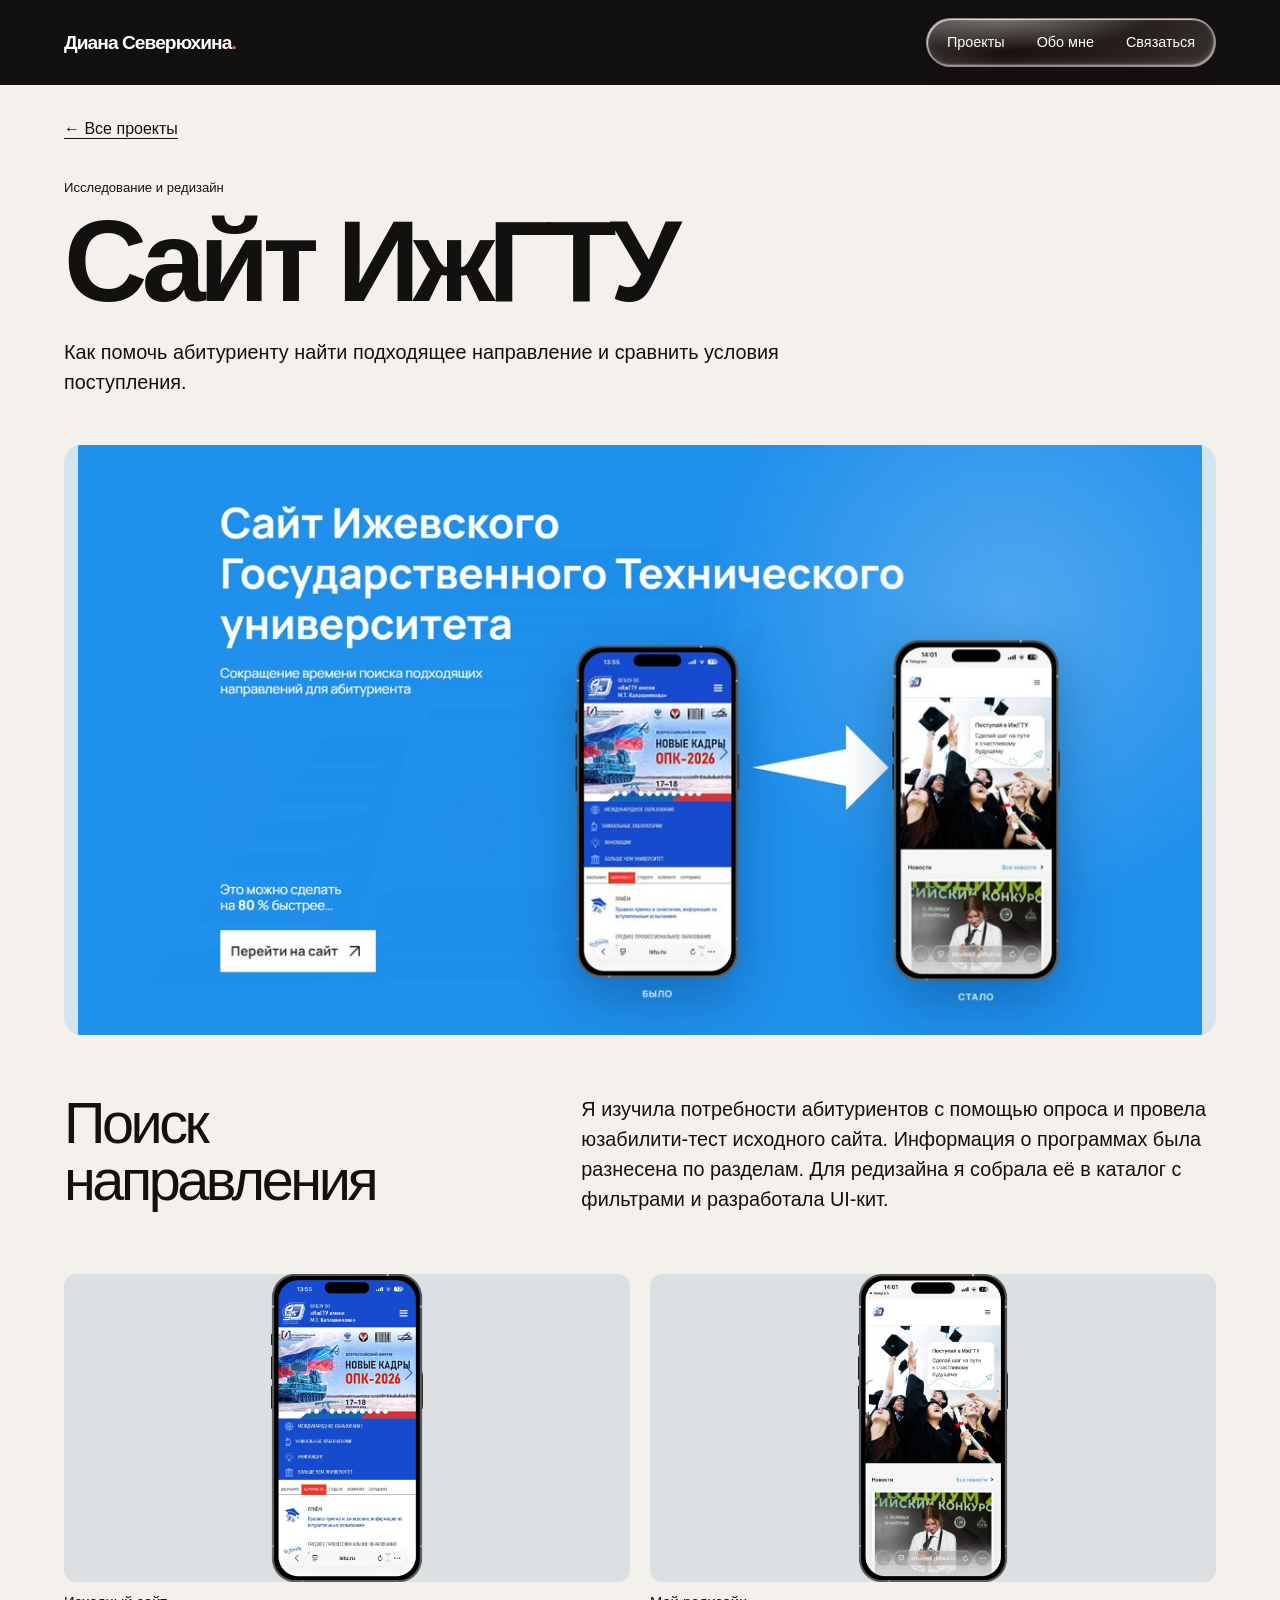
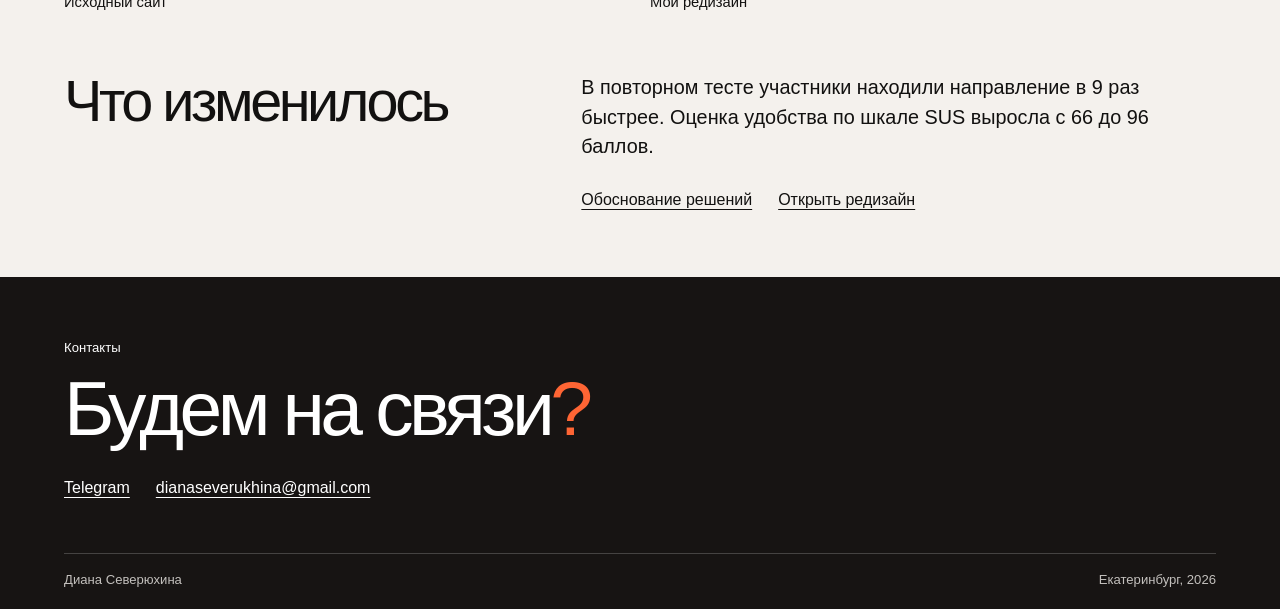
==== istu.html @ b4cdaa19 "Upload clean portfolio website" ====
<!doctype html>
<html lang="ru"><head><meta charset="utf-8"><meta name="viewport" content="width=device-width,initial-scale=1"><meta name="description" content="Портфолио UX/UI-дизайнера Дианы Северюхиной для команды Only."><title>Редизайн ИжГТУ · Диана Северюхина</title><link rel="stylesheet" href="style.css"><script defer src="motion.js"></script></head>
<body><a class="skip" href="#main">К содержанию</a><header><a class="wordmark" href="index.html">Диана Северюхина<span>.</span></a>
    <nav class="lens" aria-label="Навигация"><a href="index.html#work">Проекты</a><a href="index.html#about">Обо мне</a><a href="#contact">Связаться</a></nav></header><main id="main"><section class="intro"><a class="back" href="index.html#work">← Все проекты</a><small>Исследование и редизайн</small><h1>Сайт ИжГТУ</h1><p>Как помочь абитуриенту найти подходящее направление и сравнить условия поступления.</p></section><div class="wide"><img loading="lazy" decoding="async" class="" src="assets/og-cover.jpg" alt="Обложка UX-кейса ИжГТУ"></div><section class="detail"><h2>Поиск направления</h2><div><p>Я изучила потребности абитуриентов с помощью опроса и провела юзабилити-тест исходного сайта. Информация о программах была разнесена по разделам. Для редизайна я собрала её в каталог с фильтрами и разработала UI-кит.</p></div></section><div class="compare"><figure><img loading="lazy" decoding="async" class="" src="assets/hero-old.webp" alt="Сайт ИжГТУ до редизайна"><figcaption>Исходный сайт</figcaption></figure><figure><img loading="lazy" decoding="async" class="" src="assets/hero-new.webp" alt="Решение для сайта ИжГТУ"><figcaption>Мой редизайн</figcaption></figure></div><section class="detail"><h2>Что изменилось</h2><div><p>В повторном тесте участники находили направление в 9 раз быстрее. Оценка удобства по шкале SUS выросла с 66 до 96 баллов.</p><div class="links"><a href="https://strudeell.github.io/istu-ux-case/">Обоснование решений</a><a href="https://strudeell.github.io/istu-redesign/">Открыть редизайн</a></div></div></section></main><footer id="contact"><small>Контакты</small><h2>Будем на связи<span>?</span></h2><div class="links"><a href="https://t.me/strudeell">Telegram</a><a href="mailto:dianaseverukhina@gmail.com">dianaseverukhina@gmail.com</a></div><div class="signoff">Диана Северюхина <i>Екатеринбург, 2026</i></div></footer></body></html>
---- style.css ----
﻿:root {
  --ink: #121110;
  --light: #f4f1ed;
  --accent: #fe6534;
  --gutter: clamp(20px, 5vw, 94px);
  font: 16px/1.45 "Arial", "Helvetica Neue", sans-serif;
  color: var(--ink);
  background: var(--ink);
}
* { box-sizing: border-box }
html { scroll-behavior: smooth }
body { margin: 0; background: var(--light) }
a { color: inherit; text-underline-offset: .25em }
a:focus-visible, button:focus-visible { outline: 3px solid #2189ff; outline-offset: 4px }
h1,h2,h3,p,figure { margin: 0 }
img { max-width: 100%; display: block }
small,.hero-foot,.signoff,.credits span { font-size: .82rem; font-weight: 500 }
h1,h2,h3 { line-height: .98; letter-spacing: -.06em }
h2 { font-size: clamp(40px,6vw,100px); font-weight: 540 }
em { font-style: normal }
.skip { position: absolute; z-index: 10; top: -100px; left: 20px; background: white; color: black; padding: 10px }
.skip:focus { top: 10px }
header { display: flex; align-items: center; justify-content: space-between; gap: 14px; padding: 18px var(--gutter); background: var(--ink); color: white }
.home header { position: absolute; inset: 0 0 auto; z-index: 3; background: transparent }
.wordmark { font-weight: 700; letter-spacing: -.05em; font-size: 1.2rem; text-decoration: none }
.wordmark span { color: var(--accent) }
nav { display: flex; padding: 4px }
nav a { padding: 9px 16px; text-decoration: none; border-radius: inherit; font-size: .9rem }
nav a:hover { background: #ffffff21 }
.lens { --glint: 28%; position: relative; isolation: isolate; overflow: hidden; border-radius: 40px; color: #fff; background: linear-gradient(118deg,#fff2,transparent 31%,#fff1 73%,#fff2),#26131366; border: 1px solid #fff7; box-shadow: inset 1px 1px 1px #fffc,inset -1px -1px 2px #fffa,inset 0 -4px 9px #fff2,0 4px 18px #28090135; -webkit-backdrop-filter: blur(9px) saturate(1.55); backdrop-filter: blur(9px) saturate(1.55) }
.lens:before { content: ''; position: absolute; inset: 0; border-radius: inherit; pointer-events: none; background: radial-gradient(ellipse at var(--glint) -14%,#fff7,transparent 50%); z-index: -1 }
.hero { min-height: 570px; height: min(80svh,840px); isolation: isolate; position: relative; display: flex; align-items: center; justify-content: space-between; gap: 20px; padding: 90px var(--gutter) 78px; color: white; background:#600c06; overflow:hidden; border-radius:0 0 36px 36px }
.home main { background: var(--ink) }
.hero picture,.hero picture img,.hero:after { position: absolute; inset: 0; width: 100%; height: 100%; z-index: -2; object-fit: cover }
.hero:after { content:''; z-index: -1; background: linear-gradient(90deg,#15060025,transparent 48%,#2202004a),linear-gradient(0deg,#1402007a,transparent 22%) }
.hero-copy p { font-size: clamp(18px,2vw,30px); margin-bottom: 12px; letter-spacing: -.035em }
.hero h1 { font-size: clamp(84px,10.9vw,195px); font-weight: 600; letter-spacing:-.083em; line-height:.85 }
.hero h1 span { font-weight: 400 }
.hero-note { width: min(24%,310px); align-self: flex-end; margin-bottom: 22px }
.hero-note p { font-size: clamp(20px,2.1vw,34px); line-height:1.08; letter-spacing:-.05em; font-weight:570; text-shadow:0 1px 12px #35080080 }
.action { display:inline-flex; align-items:center; gap:18px; padding:8px 9px 8px 17px; margin-top:18px; text-decoration:none; font-size:.9rem }
.action b { display:grid; place-items:center; border-radius:50%; width:26px; height:26px; color:#28120b; background:#ffb792 }
.hero-foot { position:absolute; bottom:22px; left:var(--gutter); right:var(--gutter); display:flex; justify-content:space-between; border-top:1px solid #fff6; padding-top:12px }
.hero-foot a,.credits a { text-decoration:none }
.credits { display:flex; align-items:center; justify-content:space-between; padding:22px var(--gutter); color:white; border-bottom:1px solid #fff2 }
.credits span { color:#bcb8b4 }.credits a { font-size:clamp(20px,2.4vw,39px); letter-spacing:-.06em; font-weight:600 }
.work { background:var(--ink); color:white; padding:clamp(54px,7vw,110px) var(--gutter) }
.work-head { display:flex; justify-content:space-between; gap:24px; align-items:flex-end; margin-bottom:32px }
.work-head p { width:min(30%,340px); color:#cbc6c1; font-size:clamp(1rem,1.4vw,1.35rem); line-height:1.3 }
.work h2 em { color:#ada8a3 }
.projects { display:grid; grid-template-columns:repeat(3,minmax(0,1fr)); gap:clamp(12px,1.6vw,28px) }
.project { text-decoration:none; min-width:0 }
.art { aspect-ratio: .98; border-radius:18px; overflow:hidden; display:flex; align-items:center; justify-content:center; position:relative }
.art img { transition:scale .6s cubic-bezier(.2,.7,.2,1); box-shadow:0 16px 32px #18222838 }
.project:hover .art img { scale:1.045 }
.istu .art { background:#bfdded }.istu .art img { width:90%; transform:rotate(-5deg); border-radius:4px }
.nvk .art { background:#c6b8ea; gap:4%; align-items:flex-start; padding-top:14% }.nvk .art img { width:38%; border:3px solid #211c24; border-radius:16px; transform:rotate(-8deg) }.nvk .art img+img { margin-top:-16% }
.urfu .art { background:#d7d9c8; align-items:flex-start; padding-top:17% }.urfu .art img { width:85%; transform:rotate(6deg) }
.project-title { display:flex; align-items:center; justify-content:space-between; padding:16px 0 }
.project-title small { color:#b6b2ad }.project-title h3 { font-size:clamp(24px,2.5vw,42px); margin-top:6px }.project-title>span { font-size:22px }
.letter,.about,.detail { display:grid; grid-template-columns:.85fr 1.3fr; gap:8vw; padding:clamp(55px,8vw,132px) var(--gutter); background:var(--light) }
.letter { color:#38110f; border-radius:32px 32px 0 0 }.letter>small { color:#993919 }.letter h2 em { color:#ba3c17 }.letter i { display:block; margin-top:18px; font-style:normal; font-weight:bold }
.letter p,.experience p,.detail p,.intro p { font-size:clamp(1rem,1.55vw,1.5rem); line-height:1.5; max-width:48em; margin-top:1em }
.about { border-top:1px solid #bdb8b1 }.about h2 { font-size:clamp(36px,4.7vw,76px); margin-top:12px }
.experience article { border-top:1px solid #bdb8b1; padding:16px 0 28px }.experience h3 { font-size:1.65rem; margin-top:8px }.experience p { font-size:1.04rem }
footer { padding:58px var(--gutter) 20px; background:#171413; color:white }footer h2 { margin:12px 0 24px }footer h2 span { color:var(--accent) }
.links,.signoff { display:flex; flex-wrap:wrap; gap:12px 26px }.links a { padding:6px 0 }.signoff { justify-content:space-between; margin-top:48px; padding-top:16px; border-top:1px solid #fff3;color:#c3c0bd }.signoff i { font-style:normal }
.intro { padding:32px var(--gutter) 48px }.intro small,.back { display:block }.back { width:fit-content; margin-bottom:38px }.intro h1 { font-size:clamp(58px,9vw,155px); margin-top:8px }.intro p { max-width:800px }
.wide,.fullpage,.compare,.phones { margin:0 var(--gutter) }.wide img { width:100%;max-height:590px;object-fit:contain;background:#d4e4ee;border-radius:18px }
.detail { padding-block:60px }.detail h2 { font-size:clamp(34px,4.5vw,76px) }.detail p { margin:0 }.detail .links { margin-top:20px }
.compare,.phones { display:grid;gap:20px }.compare { grid-template-columns:1fr 1fr }.compare img { width:100%; height:clamp(200px,24vw,450px);object-fit:contain;background:#dce0e2;border-radius:12px }
.phones { grid-template-columns:repeat(auto-fit,minmax(165px,1fr)); padding:24px; background:#ccc2dc;border-radius:20px }
.phones.interactive { display:flex;flex-direction:column;align-items:center;background:radial-gradient(ellipse at 34% 24%,#b1a0db,transparent 54%),#746180 }
.phones.interactive figure { width:min(260px,80%); min-height:500px }.phones.interactive img { width:100%; max-height:500px; object-fit:contain }.phones.interactive figcaption { color:#fff;text-align:center }
.switcher { display:flex;flex-wrap:wrap;justify-content:center;gap:2px;padding:5px }.switcher button { background:none;border:0;color:white;font:inherit;font-size:.9rem;padding:9px 14px;border-radius:28px;cursor:pointer }.switcher button[aria-pressed=true] { color:#201b20;background:#faf6f3;box-shadow:0 2px 6px #0003 }
figcaption { font-size:.92rem;margin-top:10px }.fullpage { max-width:1150px;padding-bottom:40px }.fullpage img { width:100% }
@media(max-width:700px) {
  header { padding:14px 16px }.wordmark { max-width:95px;font-size:.99rem;line-height:1.04 }nav a { padding:9px 10px;font-size:.8rem }
  .hero { min-height:530px;height:80svh;max-height:670px;align-items:flex-start;justify-content:center;flex-direction:column;padding-bottom:55px;gap:30px;border-radius:0 0 23px 23px }
  .hero:after { background:linear-gradient(90deg,#2003009c,transparent 105%),linear-gradient(0deg,#1c0507a8,transparent 55%) }
  .hero h1 { font-size:clamp(72px,15vw,109px) }.hero-note { align-self:flex-start;width:min(90%,310px);margin:0 }.hero-note p { font-size:20px;max-width:240px }.action { margin-top:12px }
  .credits { gap:12px;padding-block:18px }.credits span { max-width:82px;font-size:.74rem }.credits a {font-size:1.27rem}
  .work-head { flex-direction:column;align-items:flex-start;gap:14px }.work-head p { width:100%;max-width:300px }
  .projects,.letter,.about,.detail,.compare { grid-template-columns:1fr }.art { aspect-ratio:1.42 }.projects { gap:24px }.project-title small { font-size:.8rem }
  .letter,.about,.detail { gap:20px }.phones { margin:0 12px;padding:18px 10px }.switcher { border-radius:20px }.switcher button { font-size:.83rem;padding:8px 10px }
}
@media(prefers-reduced-motion:no-preference) {
  @keyframes enter { from { opacity:0;transform:translateY(15px) } to { opacity:1;transform:none } }
  .hero-copy,.incoming { animation:enter .65s ease-out both }
}
@media(prefers-reduced-motion:reduce) { html { scroll-behavior:auto }.art img { transition:none } }
.prototype{margin:0 var(--gutter);padding:clamp(18px,3vw,50px);background:#dedbd5;border-radius:20px}.prototype h2{font-size:clamp(28px,4vw,64px)}.player-tools{display:flex;align-items:center;flex-wrap:wrap;gap:14px;margin:18px 0}.player-tools select,.player-tools button{font:inherit;padding:10px 14px;border-radius:22px;border:1px solid #817d75}.player-tools button{background:#211f1e;color:white;cursor:pointer}.stage{height:clamp(370px,70svh,800px);overflow:auto;border-radius:12px;background:#c8c4bf}.stage iframe{display:block;width:100%;height:100%;border:0}.poster{width:100%;height:auto}.poster[hidden]{display:none}.nvk-demo .poster{max-width:360px;margin:auto}.external{display:inline-block;margin-top:12px}.experience ul{padding-left:1.2em;max-width:65ch}.experience li+li{margin-top:.55em}

.case-cover,.case-section{margin:0 var(--gutter) clamp(40px,6vw,96px)}
.case-cover img{width:100%;height:auto;border-radius:16px}
.case-section{border-top:1px solid #c5c0b8;padding-top:28px}
.case-section h2{font-size:clamp(34px,4.9vw,72px);line-height:1.03}
.case-heading{display:flex;align-items:baseline;justify-content:space-between;flex-wrap:wrap;gap:12px}
.case-section p{max-width:68ch;line-height:1.55;margin:14px 0 22px}
.case-section h3{font-size:clamp(24px,3vw,42px);margin:32px 0 12px}
.case-section h4{font-size:1.2rem;margin:0 0 12px}
.case-pair,.decision-list,.phone-story{display:grid;gap:clamp(12px,2vw,32px);margin-top:26px}
.case-pair{grid-template-columns:1fr 1fr}
.case-pair figure{background:#fff;padding:clamp(12px,2vw,28px);border-radius:12px}
.case-pair img{width:100%;height:clamp(72px,9vw,150px);object-fit:contain}.case-pair figcaption{line-height:1.4}
.decision-list,.phone-story{grid-template-columns:repeat(3,minmax(0,1fr))}
.decision-list article{border-top:1px solid #bcb8b1;padding-top:16px}
.swatches{display:flex}.swatches span{padding:9px;background:#f5f5f5}.swatches span+span{background:#333;color:white}
.kit img{max-width:min(100%,850px);margin:22px 0;border-radius:10px}
.phone-story figure{min-width:0;background:#e4deeb;padding:clamp(16px,2vw,30px);border-radius:16px}
.phone-story img{height:clamp(240px,30vw,470px);width:100%;object-fit:contain}
.phone-story figcaption{margin-top:16px}.phone-story strong{display:block;font-size:1.14rem;margin-bottom:6px}
.badge-kit{display:grid;grid-template-columns:1.2fr .8fr;gap:32px;align-items:center}.badge-kit img{max-height:540px;margin:auto;border-radius:10px}
.prototype{margin-bottom:clamp(38px,5vw,80px)}.prototype summary{font-weight:600;font-size:1.15rem;cursor:pointer}
@media(max-width:700px){.case-pair,.decision-list,.badge-kit,.phone-story{grid-template-columns:1fr}.phone-story figure{display:grid;grid-template-columns:1fr 1fr;align-items:center;gap:12px}.phone-story img{height:235px}.case-heading small{font-size:.78rem}.badge-kit img{max-height:400px}}
.hero picture img {object-position: center 30%}
.hero {flex-direction:column;align-items:flex-start;justify-content:center}
.hero-note {align-self:flex-start;width:min(37%,330px);margin:0}
.story-brief {margin:32px 0 0;background:#e5ebfb;border-radius:16px;padding:clamp(22px,4vw,52px)}
.story-brief h3 {max-width:36ch;margin:10px 0 0;line-height:1.13}
.story-steps {display:grid;grid-template-columns:repeat(3,minmax(0,1fr));gap:16px;padding:0;list-style:none;counter-reset:step}
.story-steps li {counter-increment:step;display:grid;gap:16px;justify-items:center;background:#e5ebfb;border-radius:16px;padding:22px 12px}
.story-steps img,.story-branch img {width:min(100%,217px);height:auto}
.story-steps strong::before {content:counter(step) ". ";color:#234ca2}
.story-branch {border-block:1px solid #c5c0b8;padding:16px 0}
.story-branch summary {font-weight:600;cursor:pointer}
.story-branch figure {display:flex;align-items:center;gap:24px;margin-top:16px}
.story-branch figcaption {max-width:34ch}
.screencast figure {margin-top:22px}
.screencast video {display:block;width:100%;height:clamp(260px,38vw,520px);object-fit:contain;background:#e8e6e2;border-radius:16px}
.nvk-cast video {background:#e5ebfb}
.screencast figcaption {margin-top:10px}
@media(max-width:700px){
  .hero {justify-content:flex-end;padding-bottom:78px;gap:18px}
  .hero picture img {object-position:70% top}
  .hero:after {background:linear-gradient(0deg,#190505e8,transparent 66%),linear-gradient(180deg,#17040470,transparent 23%)}
  .hero-note {width:min(85%,320px)}
  .story-steps {grid-template-columns:1fr}
  .story-steps li {grid-template-columns:minmax(110px,47%) 1fr;align-items:center;justify-items:start;padding:18px;gap:18px}
  .story-branch img {width:44%}
}


.about {background:#171615;color:#f4f1ed;align-items:start}
.about h2 em {color:#ff865e}
.about-photo {width:min(100%,250px);height:auto;margin-top:30px;border-radius:12px}
.experience {border-left:1px solid #685851;padding-left:clamp(20px,3vw,42px)}
.experience article {position:relative;padding:0 0 28px;border:0}
.experience article+article {border-top:1px solid #49413d;padding-top:24px}
.experience article::before {content:'';position:absolute;top:5px;left:calc(0px - clamp(20px,3vw,42px) - 5px);width:9px;height:9px;background:#ff865e;border-radius:50%}
.experience article+article::before {top:29px}
.experience small {color:#ffb197}.experience h3 {font-size:clamp(1.55rem,3vw,2.65rem)}
.rationale>img {width:100%;height:auto;margin-top:24px}
.story-steps li {display:flex;flex-direction:column;align-items:stretch}
.nvk-screen {width:100%;max-width:310px;margin:0 auto;background:#f7f7f7;color:#242424;border-radius:14px;padding:clamp(12px,1.7vw,24px);font-size:.94rem;min-height:328px;text-align:left}
.nvk-screen>small {font-weight:bold}
.nvk-calendar {margin:20px 0 12px;text-align:center}
.nvk-calendar span {display:block;color:#465171;font-size:.8rem;margin-top:6px}
.nvk-title {font-size:1.12rem;color:#244799;font-weight:bold;margin-bottom:10px}
.nvk-row,.nvk-options {background:white;border-radius:8px;padding:10px;margin:5px 0}
.nvk-row {display:flex;align-items:center;justify-content:space-between;gap:7px;border-left:4px solid #93acec}
.nvk-row b {text-align:center}.nvk-row small {display:block;font-weight:400}
.nvk-options {display:grid;gap:4px}.nvk-options span:first-of-type {color:#244799}
.nvk-options strong {justify-self:end;background:#23479c;color:white;border-radius:5px;padding:4px 8px;font-size:.85rem}
.story-branch .nvk-screen {margin:0;flex:none}.nvk-empty {text-align:center;font-weight:600}
@media(max-width:700px){
 .about-photo {width:160px;margin:20px 0}
 
 .story-steps li {padding:20px}.story-steps li>strong {text-align:center}
 .story-branch figure {flex-direction:column;align-items:flex-start}
}
.story-original {padding:16px 0;border-bottom:1px solid #c5c0b8}
.story-original summary {cursor:pointer}
.story-original div {display:flex;align-items:start;gap:14px;overflow-x:auto;padding:16px 0}
.story-original img {flex:none;width:min(175px,58vw);height:auto}

.mail {align-items:start;overflow:hidden;background:#f3eae0}
.mail h2 {line-height:1.02}
.envelope {position:relative;isolation:isolate;width:min(100%,640px);justify-self:center;margin:28px 0 0;min-width:0}
.envelope {overflow-anchor:none}
.envelope-pocket {
  display:block; position:relative; width:100%; height:clamp(220px,24vw,320px);
  border:0; padding:0; border-radius:6px; cursor:pointer; font:inherit;
  background:#aa402a; perspective:1000px; box-shadow:0 10px 24px #61281533;
  transition:height .8s cubic-bezier(.4,0,.2,1);
}
.envelope-pocket::after {content:'';position:absolute;inset:0;background:linear-gradient(28deg,#e76842 48%,#e15c38 49%);clip-path:polygon(0 0,50% 66%,100% 0,100% 100%,0 100%);border-radius:inherit}
.env-flap {position:absolute;inset:0;background:linear-gradient(#f38158,#e76540);clip-path:polygon(0 0,100% 0,50% 68%);transform-origin:top;transition:transform .5s ease}
.env-label {position:absolute;z-index:2;bottom:12%;left:50%;transform:translateX(-50%);padding:7px 17px;border-radius:20px;background:#fff2de;color:#71331f;font-weight:600;white-space:nowrap}
.envelope-pocket[aria-expanded=true] {height:94px}
.envelope-pocket[aria-expanded=true] .env-flap {transform:rotateX(166deg)}
.envelope-pocket[aria-expanded=false] .when-open,.envelope-pocket[aria-expanded=true] .when-closed {display:none}
.sheet-track {display:grid;grid-template-rows:1fr;transition:grid-template-rows .85s cubic-bezier(.4,0,.2,1)}
.sheet-track[inert] {grid-template-rows:0fr}
.sheet-mask {min-height:0;overflow:hidden;position:relative;z-index:1}
.paper {margin:0 4%;padding:clamp(24px,3vw,48px);background:#fffbf2;border-top:3px solid #d45230;transition:transform .85s cubic-bezier(.4,0,.2,1)}
.sheet-track[inert] .paper {transform:translateY(14%)}
.paper h3 {font:600 clamp(22px,2.4vw,34px)/1.1 Georgia,serif;letter-spacing:-.035em}
.paper p {font-size:clamp(1rem,1.2vw,1.12rem)}
.paper i {font:italic 1.65rem Georgia,serif;color:#a43921}
.story-steps img {align-self:center;border-radius:8px}
.story-steps li>strong {text-align:center}
.story-map {margin-top:28px}.story-map figcaption {max-width:64ch;margin-bottom:14px}
.story-map img,.kit img {width:100%;max-width:100%;height:auto;border-radius:10px}
@media(max-width:700px){.hero {gap:10px;justify-content:flex-end}.mail {gap:28px}.envelope {margin-top:10px}}
@media(prefers-reduced-motion:reduce){.env-flap {transition:none}.envelope[open] .paper {animation:none}}
.hero {
  background:linear-gradient(110deg,#2b0a0b,#48100d);
  min-height:560px; height:clamp(560px,83svh,790px);
}
.hero h1 {font-size:clamp(72px,7.8vw,132px);line-height:.96;letter-spacing:-.065em}
.hero-copy p {font-size:clamp(19px,1.55vw,26px);margin-bottom:20px}
.hero picture img {
  inset:auto 0 0 auto; width:auto; height:96%; max-width:72%; object-fit:contain; object-position:right bottom;
  mask-image:linear-gradient(to right,transparent,#000 28%);
}
@media(max-width:700px){
  .hero {min-height:610px;height:88svh;max-height:760px}
  .hero picture img {inset:48px 0 auto auto;width:100%;max-width:none;height:auto;mask-image:linear-gradient(to bottom,#000 65%,transparent)}
  .hero h1 {font-size:clamp(58px,12vw,80px)}
  .hero-copy p {margin-bottom:9px}
}
@media(prefers-reduced-motion:reduce){
  .sheet-track,.paper,.envelope-pocket,.env-flap {transition:none}
}
.mail-invite {
  display:inline-flex;
  align-items:center;
  gap:13px;
  margin-top:clamp(32px,4vw,62px);
  padding:13px 23px 13px 17px;
  border-radius:6px;
  background:#fff0d9;
  color:#482115;
  box-shadow:0 4px 0 #c77c57,0 8px 18px #26080455;
  font-weight:600;
  text-decoration:none;
}
.mail-icon {
  position:relative;
  width:28px;
  height:19px;
  background:#ce5a37;
  border-radius:2px;
  transform:rotate(-8deg);
}
.mail-icon::before {
  content:'';
  position:absolute;
  inset:0;
  background:#f68d5f;
  clip-path:polygon(0 0,100% 0,50% 65%);
  transform-origin:top;
}
@media(prefers-reduced-motion:no-preference){
  .mail-icon,.mail-icon::before {transition:transform .22s ease}
  .mail-invite:is(:hover,:focus-visible) .mail-icon {transform:rotate(0)}
  .mail-invite:is(:hover,:focus-visible) .mail-icon::before {transform:perspective(60px) rotateX(145deg)}
}
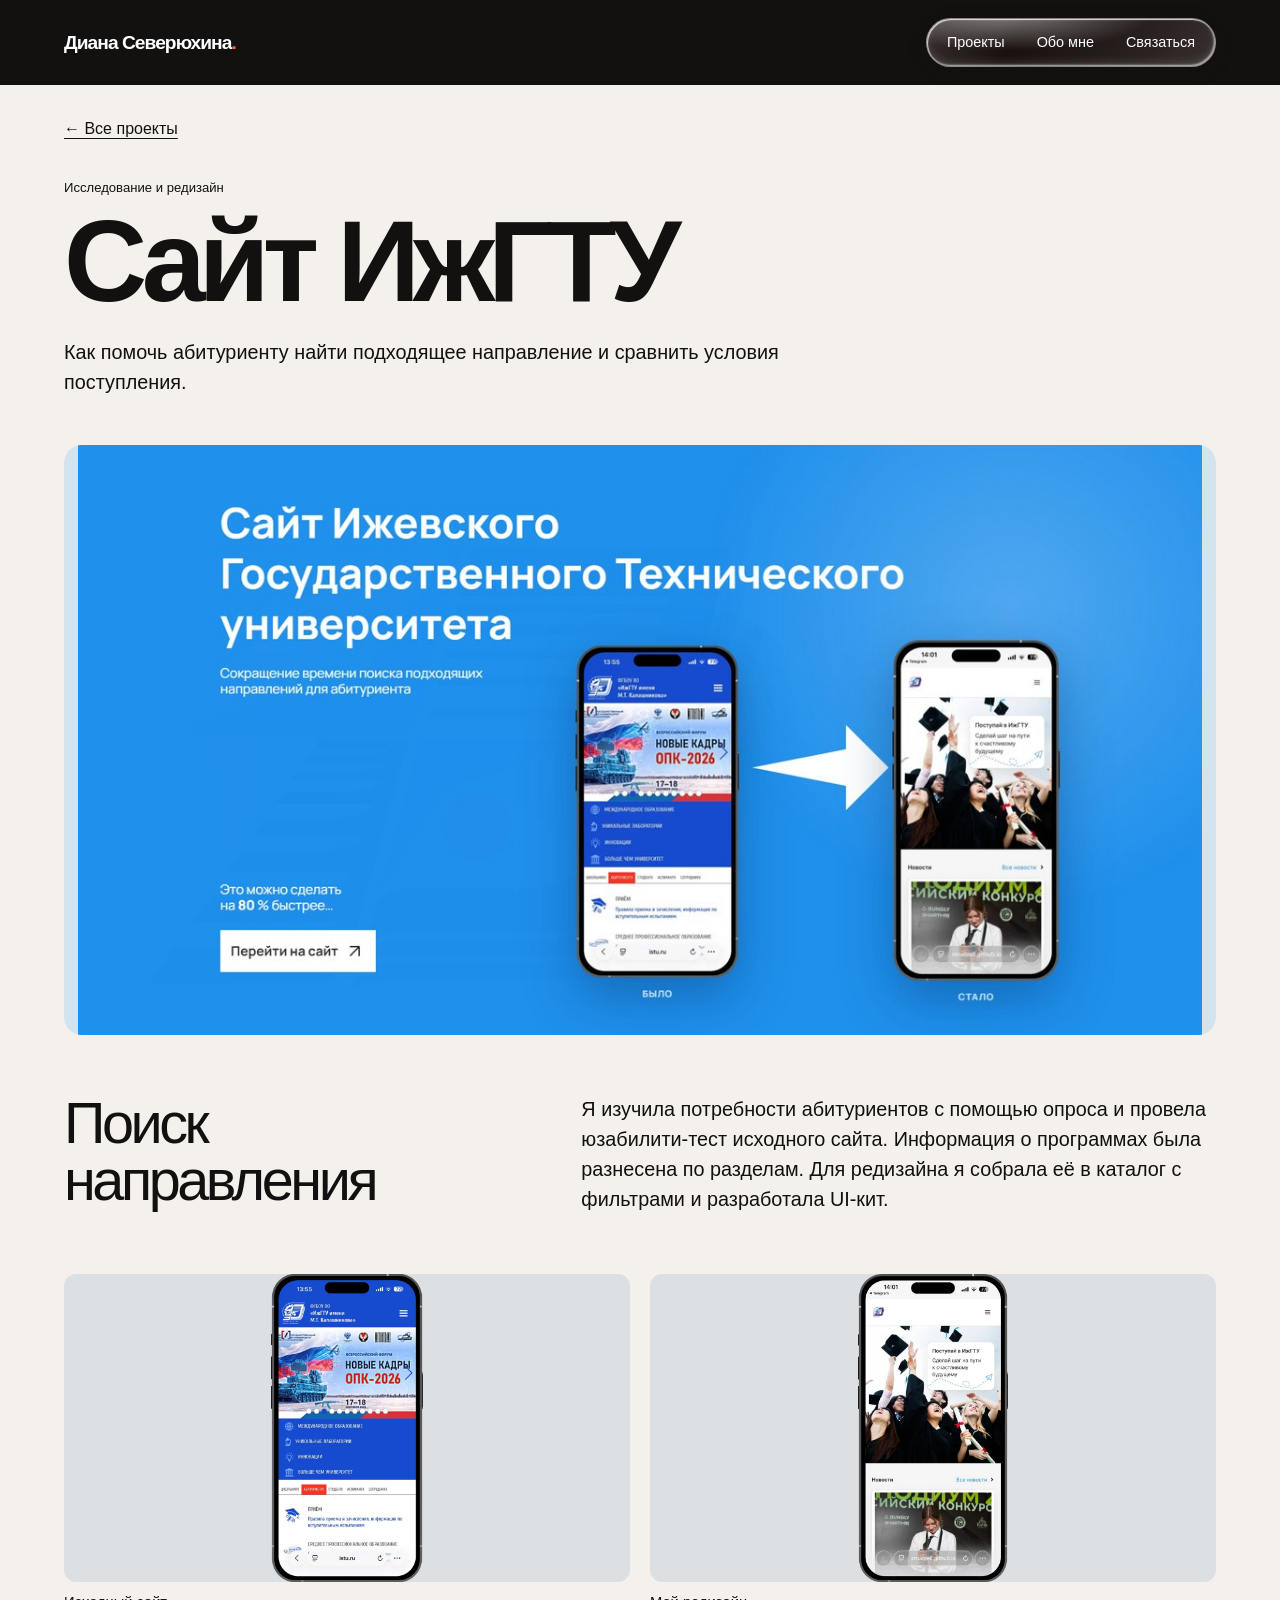
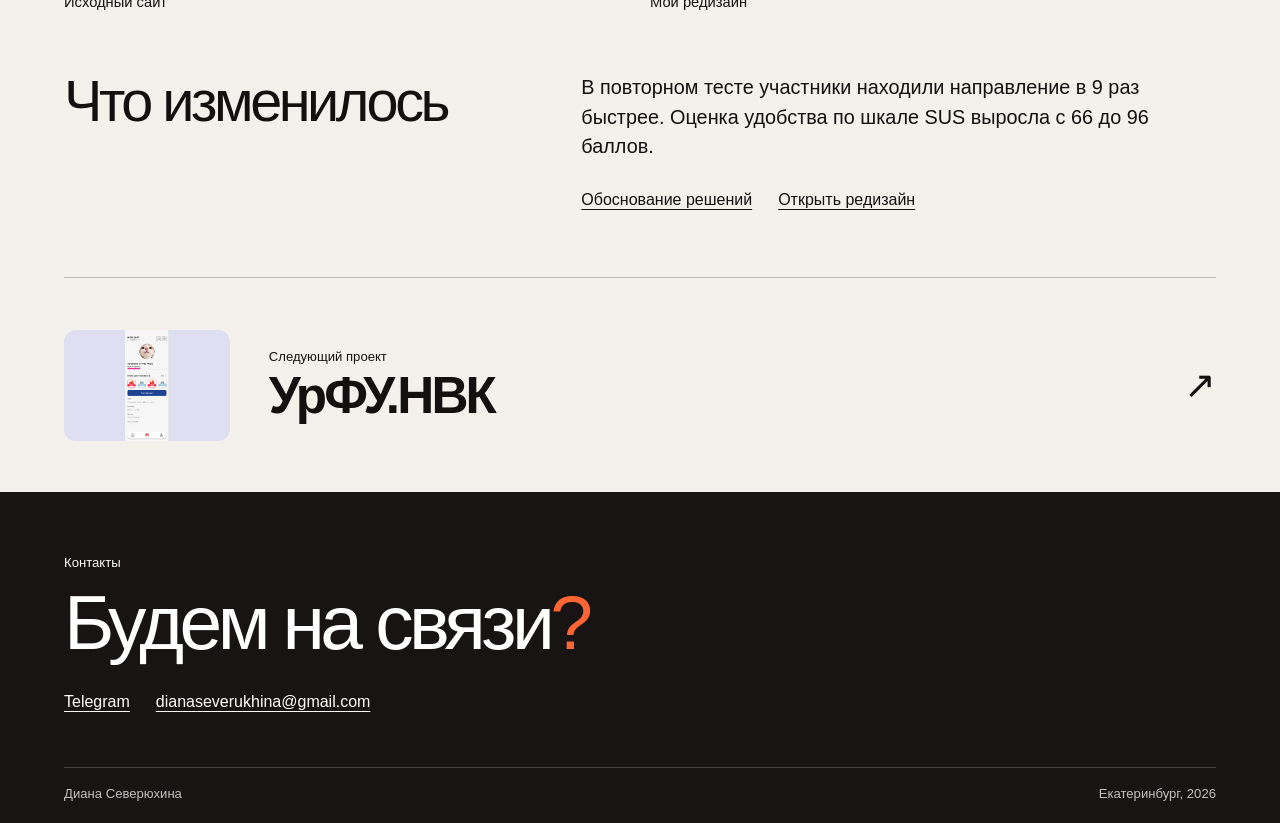
==== commit 2fc455e3: "Refresh UrFU mockup preview and connect portfolio case studies" ====
--- a/istu.html
+++ b/istu.html
@@ -1,4 +1,10 @@
 <!doctype html>
-<html lang="ru"><head><meta charset="utf-8"><meta name="viewport" content="width=device-width,initial-scale=1"><meta name="description" content="Портфолио UX/UI-дизайнера Дианы Северюхиной для команды Only."><title>Редизайн ИжГТУ · Диана Северюхина</title><link rel="stylesheet" href="style.css"><script defer src="motion.js"></script></head>
+<html lang="ru"><head><meta charset="utf-8"><meta name="viewport" content="width=device-width,initial-scale=1"><meta name="description" content="Портфолио UX/UI-дизайнера Дианы Северюхиной для команды Only."><title>Редизайн ИжГТУ · Диана Северюхина</title><link rel="stylesheet" href="style.css?v=portfolio-3"><script defer src="motion.js?v=portfolio-3"></script></head>
 <body><a class="skip" href="#main">К содержанию</a><header><a class="wordmark" href="index.html">Диана Северюхина<span>.</span></a>
-    <nav class="lens" aria-label="Навигация"><a href="index.html#work">Проекты</a><a href="index.html#about">Обо мне</a><a href="#contact">Связаться</a></nav></header><main id="main"><section class="intro"><a class="back" href="index.html#work">← Все проекты</a><small>Исследование и редизайн</small><h1>Сайт ИжГТУ</h1><p>Как помочь абитуриенту найти подходящее направление и сравнить условия поступления.</p></section><div class="wide"><img loading="lazy" decoding="async" class="" src="assets/og-cover.jpg" alt="Обложка UX-кейса ИжГТУ"></div><section class="detail"><h2>Поиск направления</h2><div><p>Я изучила потребности абитуриентов с помощью опроса и провела юзабилити-тест исходного сайта. Информация о программах была разнесена по разделам. Для редизайна я собрала её в каталог с фильтрами и разработала UI-кит.</p></div></section><div class="compare"><figure><img loading="lazy" decoding="async" class="" src="assets/hero-old.webp" alt="Сайт ИжГТУ до редизайна"><figcaption>Исходный сайт</figcaption></figure><figure><img loading="lazy" decoding="async" class="" src="assets/hero-new.webp" alt="Решение для сайта ИжГТУ"><figcaption>Мой редизайн</figcaption></figure></div><section class="detail"><h2>Что изменилось</h2><div><p>В повторном тесте участники находили направление в 9 раз быстрее. Оценка удобства по шкале SUS выросла с 66 до 96 баллов.</p><div class="links"><a href="https://strudeell.github.io/istu-ux-case/">Обоснование решений</a><a href="https://strudeell.github.io/istu-redesign/">Открыть редизайн</a></div></div></section></main><footer id="contact"><small>Контакты</small><h2>Будем на связи<span>?</span></h2><div class="links"><a href="https://t.me/strudeell">Telegram</a><a href="mailto:dianaseverukhina@gmail.com">dianaseverukhina@gmail.com</a></div><div class="signoff">Диана Северюхина <i>Екатеринбург, 2026</i></div></footer></body></html>
+    <nav class="lens" aria-label="Навигация"><a href="index.html#work">Проекты</a><a href="index.html#about">Обо мне</a><a href="#contact">Связаться</a></nav></header><main id="main"><section class="intro"><a class="back" href="index.html#work">← Все проекты</a><small>Исследование и редизайн</small><h1>Сайт ИжГТУ</h1><p>Как помочь абитуриенту найти подходящее направление и сравнить условия поступления.</p></section><div class="wide"><img loading="lazy" decoding="async" class="" src="assets/og-cover.jpg" alt="Обложка UX-кейса ИжГТУ"></div><section class="detail"><h2>Поиск направления</h2><div><p>Я изучила потребности абитуриентов с помощью опроса и провела юзабилити-тест исходного сайта. Информация о программах была разнесена по разделам. Для редизайна я собрала её в каталог с фильтрами и разработала UI-кит.</p></div></section><div class="compare"><figure><img loading="lazy" decoding="async" class="" src="assets/hero-old.webp" alt="Сайт ИжГТУ до редизайна"><figcaption>Исходный сайт</figcaption></figure><figure><img loading="lazy" decoding="async" class="" src="assets/hero-new.webp" alt="Решение для сайта ИжГТУ"><figcaption>Мой редизайн</figcaption></figure></div><section class="detail"><h2>Что изменилось</h2><div><p>В повторном тесте участники находили направление в 9 раз быстрее. Оценка удобства по шкале SUS выросла с 66 до 96 баллов.</p><div class="links"><a href="https://strudeell.github.io/istu-ux-case/">Обоснование решений</a><a href="https://strudeell.github.io/istu-redesign/">Открыть редизайн</a></div></div></section>
+<a class="next-project" href="nvk.html">
+  <span class="next-thumb"><img src="assets/profile.webp" alt="" loading="lazy"></span>
+  <span><small>Следующий проект</small><strong>УрФУ.НВК</strong></span>
+  <span class="next-arrow" aria-hidden="true">↗</span>
+</a>
+</main><footer id="contact"><small>Контакты</small><h2>Будем на связи<span>?</span></h2><div class="links"><a href="https://t.me/strudeell">Telegram</a><a href="mailto:dianaseverukhina@gmail.com">dianaseverukhina@gmail.com</a></div><div class="signoff">Диана Северюхина <i>Екатеринбург, 2026</i></div></footer></body></html>
--- a/style.css
+++ b/style.css
@@ -55,7 +55,14 @@
 .project:hover .art img { scale:1.045 }
 .istu .art { background:#bfdded }.istu .art img { width:90%; transform:rotate(-5deg); border-radius:4px }
 .nvk .art { background:#c6b8ea; gap:4%; align-items:flex-start; padding-top:14% }.nvk .art img { width:38%; border:3px solid #211c24; border-radius:16px; transform:rotate(-8deg) }.nvk .art img+img { margin-top:-16% }
-.urfu .art { background:#d7d9c8; align-items:flex-start; padding-top:17% }.urfu .art img { width:85%; transform:rotate(6deg) }
+.urfu .art {
+  background-color: #dedff1;
+  background-image: linear-gradient(#ffffff48 1px, transparent 1px),
+    linear-gradient(90deg, #ffffff48 1px, transparent 1px),
+    radial-gradient(ellipse at 72% 24%, #f5eddf, transparent 68%);
+  background-size: 28px 28px, 28px 28px, auto;
+}
+.urfu .art img { width: 94%; height: 90%; object-fit: contain; box-shadow: none }
 .project-title { display:flex; align-items:center; justify-content:space-between; padding:16px 0 }
 .project-title small { color:#b6b2ad }.project-title h3 { font-size:clamp(24px,2.5vw,42px); margin-top:6px }.project-title>span { font-size:22px }
 .letter,.about,.detail { display:grid; grid-template-columns:.85fr 1.3fr; gap:8vw; padding:clamp(55px,8vw,132px) var(--gutter); background:var(--light) }
@@ -257,3 +264,41 @@
   .mail-invite:is(:hover,:focus-visible) .mail-icon {transform:rotate(0)}
   .mail-invite:is(:hover,:focus-visible) .mail-icon::before {transform:perspective(60px) rotateX(145deg)}
 }
+
+.next-project {
+  display: flex;
+  align-items: center;
+  gap: clamp(14px, 3vw, 46px);
+  margin: 0 var(--gutter);
+  padding: clamp(24px, 4vw, 64px) 0;
+  border-top: 1px solid #bdb8b1;
+  text-decoration: none;
+}
+.next-thumb {
+  display: grid;
+  place-items: center;
+  width: clamp(74px, 13vw, 180px);
+  aspect-ratio: 1.5;
+  overflow: hidden;
+  border-radius: 12px;
+  background: #dedff1;
+}
+.next-thumb img { width: 90%; height: 100%; min-height: 0; object-fit: contain }
+.next-project strong { display: block; font-size: clamp(24px, 4vw, 64px); letter-spacing: -.055em; line-height: 1.15 }
+.next-arrow { margin-left: auto; font-size: clamp(24px, 3vw, 46px) }
+:is(.next-project, .project):is(:hover, :focus-visible) :is(.next-arrow, .project-title > span) { color: var(--accent) }
+
+@media (prefers-reduced-motion: no-preference) {
+  .intro h1 { animation: enter .55s ease-out both }
+  .intro p { animation: enter .55s .09s ease-out both }
+  .project-title > span, .next-arrow, .next-thumb img { transition: transform .28s ease-out }
+  :is(.project, .next-project):is(:hover, :focus-visible) :is(.project-title > span, .next-arrow) { transform: translate(3px, -3px) }
+  .next-project:is(:hover, :focus-visible) img { transform: scale(1.05) }
+  @media (min-width: 701px) {
+    .projects .incoming:nth-child(2) { animation-delay: .07s }
+    .projects .incoming:nth-child(3) { animation-delay: .14s }
+  }
+}
+@media (prefers-reduced-motion: reduce) {
+  .project:hover .art img { scale: 1 }
+}
